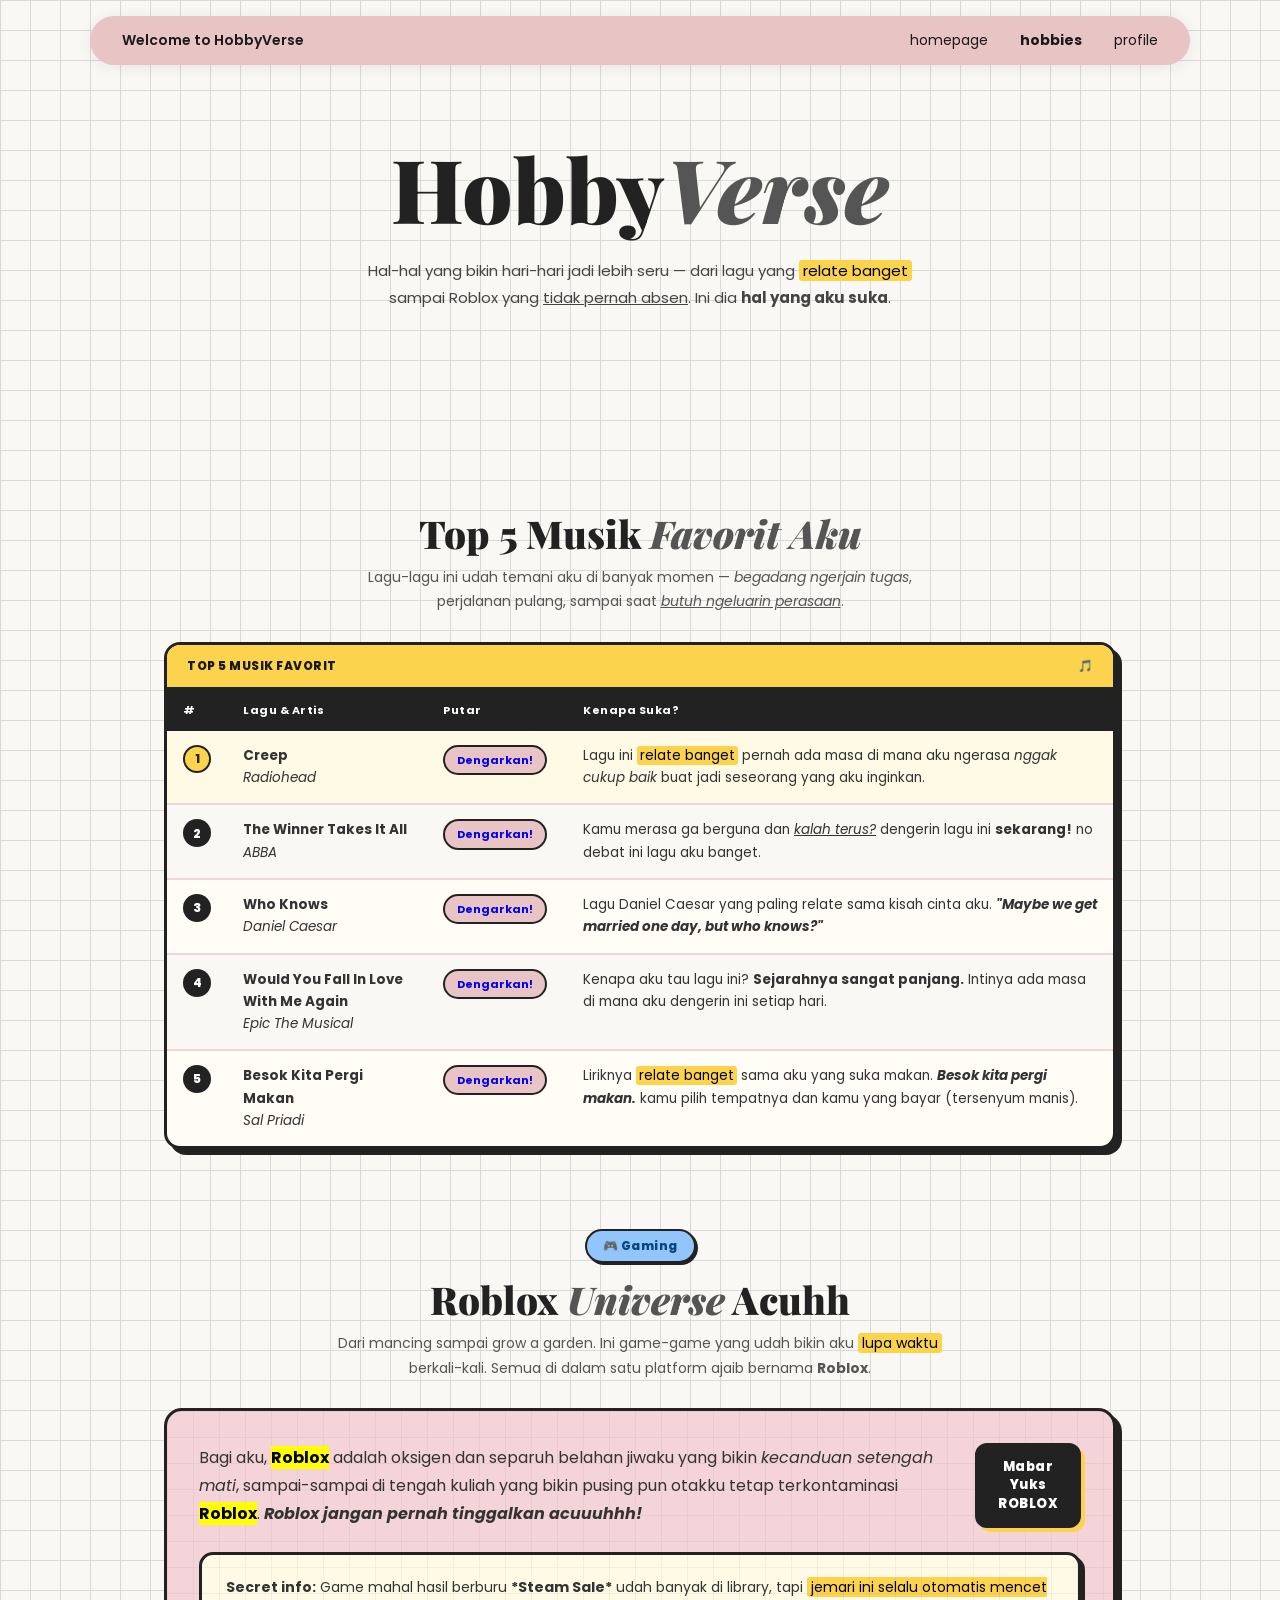
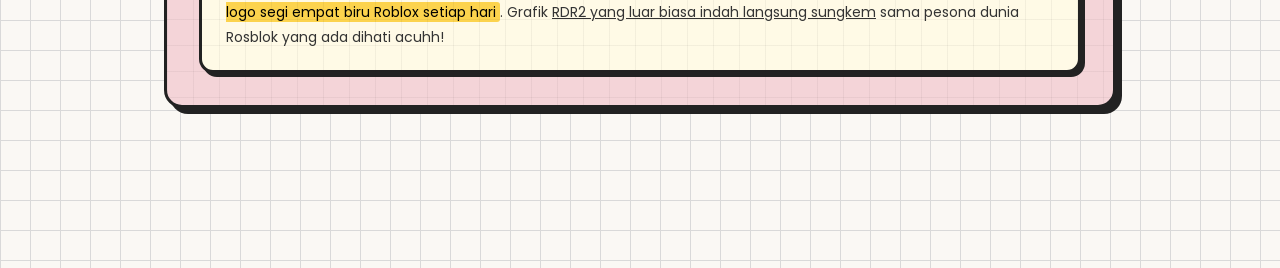
==== hobbies.html @ 333cfd39 "commit uts web" ====
<!DOCTYPE html>
<html lang="id">
<head>
    <meta charset="UTF-8" />
    <meta name="viewport" content="width=device-width, initial-scale=1.0" />
    <title>Hobbies – HobbyVerse</title>
    <link rel="stylesheet" href="style.css" />
</head>
<body>

<header>
    <nav>
        <span class="brand">Welcome to HobbyVerse</span>
        <div class="links">
            <a href="homepage.html">homepage</a>
            <a href="hobbies.html" class="active">hobbies</a>
            <a href="profile.html">profile</a>
        </div>
    </nav>
</header>

<main class="hobbies-page">

    <section class="hb-hero-inner">
        <div class="hb-hero-title">
            <h1>Hobby<em>Verse</em></h1>
            <p class="hb-hero-desc">
                Hal-hal yang bikin hari-hari jadi lebih seru — dari lagu yang <mark>relate banget</mark>
                sampai Roblox yang <u>tidak pernah absen</u>. Ini dia <strong>hal yang aku suka</strong>.
            </p>
        </div>
    </section>

    <!-- MUSIK -->
    <section class="hb-section" id="musik">
        <div class="hb-section-label">
            <h2 class="hb-section-title">Top 5 Musik <em>Favorit Aku</em></h2>
            <p class="hb-section-sub">
                Lagu-lagu ini udah temani aku di banyak momen — <em>begadang ngerjain tugas</em>,
                perjalanan pulang, sampai saat <i><u>butuh ngeluarin perasaan</u></i>.
            </p>
        </div>

        <div class="hb-card">
            <div class="hb-card-header yellow">
                <span>TOP 5 MUSIK FAVORIT</span>
                <span>🎵</span>
            </div>
            <div class="hb-table-wrap">
                <table class="hb-table">
                    <thead>
                        <tr>
                            <th class="col-rank">#</th>
                            <th class="col-song">Lagu &amp; Artis</th>
                            <th class="col-genre">Putar</th>
                            <th>Kenapa Suka?</th>
                        </tr>
                    </thead>
                    <tbody>
                        <tr class="row-gold">
                            <td><span class="rank rank-gold">1</span></td>
                            <td><strong>Creep</strong><br><em>Radiohead</em></td>
                            <td><a href="https://youtu.be/XFkzRNyygfk?si=NBBG_Bxpb6eOQ5gJ" target="_blank"><span class="genre-pill">Dengarkan!</span></a></td>
                            <td>Lagu ini <mark>relate banget</mark> pernah ada masa di mana aku ngerasa <em>nggak cukup baik</em> buat jadi seseorang yang aku inginkan.</td>
                        </tr>
                        <tr>
                            <td><span class="rank">2</span></td>
                            <td><strong>The Winner Takes It All</strong><br><em>ABBA</em></td>
                            <td><a href="https://youtu.be/92cwKCU8Z5c?si=Wqiy_tHNhvm-0K00" target="_blank"><span class="genre-pill">Dengarkan!</span></a></td>
                            <td>Kamu merasa ga berguna dan <i><u>kalah terus?</u></i> dengerin lagu ini <b>sekarang!</b> no debat ini lagu aku banget.</td>
                        </tr>
                        <tr>
                            <td><span class="rank">3</span></td>
                            <td><strong>Who Knows</strong><br><em>Daniel Caesar</em></td>
                            <td><a href="https://youtu.be/glscfhJyZHo?si=UpuKACqriJxkjG9X" target="_blank"><span class="genre-pill">Dengarkan!</span></a></td>
                            <td>Lagu Daniel Caesar yang paling relate sama kisah cinta aku. <b><i>"Maybe we get married one day, but who knows?"</i></b></td>
                        </tr>
                        <tr>
                            <td><span class="rank">4</span></td>
                            <td><strong>Would You Fall In Love With Me Again</strong><br><em>Epic The Musical</em></td>
                            <td><a href="https://open.spotify.com/track/3iYeXCdD3d0zlex2v0CpVt" target="_blank"><span class="genre-pill">Dengarkan!</span></a></td>
                            <td>Kenapa aku tau lagu ini? <strong>Sejarahnya sangat panjang.</strong> Intinya ada masa di mana aku dengerin ini setiap hari.</td>
                        </tr>
                        <tr>
                            <td><span class="rank">5</span></td>
                            <td><strong>Besok Kita Pergi Makan</strong><br><em>Sal Priadi</em></td>
                            <td><a href="https://youtu.be/jYIcxdDuGMk?si=obgviyUFpMDv2oRN" target="_blank"><span class="genre-pill">Dengarkan!</span></a></td>
                            <td>Liriknya <mark>relate banget</mark> sama aku yang suka makan. <b><i>Besok kita pergi makan.</i></b> kamu pilih tempatnya dan kamu yang bayar (tersenyum manis).</td>
                        </tr>
                    </tbody>
                </table>
            </div>
        </div>
    </section>

    <!-- GAMING / ROBLOX -->
    <section class="rb-section" id="gaming">
        <div class="rb-section-label">
            <span class="rb-eyebrow">🎮 Gaming</span>
            <h2 class="rb-section-title">Roblox <em>Universe</em> Acuhh</h2>
            <p class="rb-section-sub">
                Dari mancing sampai grow a garden. Ini game-game yang udah bikin aku
                <mark>lupa waktu</mark> berkali-kali. Semua di dalam satu platform ajaib bernama <strong>Roblox</strong>.
            </p>
        </div>

        <!-- Player profile card -->
        <div class="rb-banner">
                <div class="rb-banner-grid"></div>
                <div class="rb-banner-inner">
                    <div>
                        <p class="rb-banner-tagline">
                            Bagi aku, <b><mark>Roblox</mark></b> adalah oksigen dan separuh belahan jiwaku yang bikin <i>kecanduan setengah mati</i>, sampai-sampai di tengah kuliah yang bikin pusing pun otakku tetap terkontaminasi <b><mark>Roblox</mark></b>. <strong><i> Roblox jangan pernah tinggalkan acuuuhhh!</i></strong>
                        </p>
                    </div>
                    <a href="https://www.roblox.com/users/9221613594/profile" target="_blank" style="text-decoration: none;">
                        <div class="rb-logo-pill">Mabar Yuks<br>ROBLOX</div>
                    </a>
                </div>          
            <a href="https://www.youtube.com/watch?v=fHcpp5bjDsQ" target="_blank" style="text-decoration: none;">
                <div class="rb-funfact">
                    <strong>Secret info:</strong>
                    Game mahal hasil berburu <b>*Steam Sale*</b> udah banyak di library, tapi <mark>jemari ini selalu otomatis mencet logo segi empat biru Roblox setiap hari</mark>. Grafik <u>RDR2 yang luar biasa indah langsung sungkem</u> sama pesona dunia Rosblok yang ada dihati acuhh!
                </div>
            </a>
        </section>

    </main>

</body>
</html>
---- style.css ----
@import url('https://fonts.googleapis.com/css2?family=Playfair+Display:ital,wght@0,400;0,700;0,900;1,400&family=Poppins:wght@300;400;500;600;700;800&display=swap');

/* ==============================================
RESET & BASE
============================================== */
*, *::before, *::after {
margin: 0;
padding: 0;
box-sizing: border-box;
}

:root {
--pink:      #e8c4c4;
--pink-dark: #d4a0a0;
--ink:       #1a1a1a;
--ink-soft:  #555;
--card:      #fffdf6;
--radius:    999px;
--radius-md: 16px;
--radius-sm: 10px;
}

body {
font-family: 'Poppins', sans-serif;
background-color: #faf8f4;
background-image:
    linear-gradient(#d9d9d9 1px, transparent 1px),
    linear-gradient(90deg, #d9d9d9 1px, transparent 1px);
background-size: 30px 30px;
color: var(--ink);
min-height: 100vh;
}

/* ==============================================
NAVBAR 
============================================== */
header {
width: 100%;
position: fixed;
top: 0;
left: 0;
z-index: 1000;
padding: 16px 40px;
}

nav {
max-width: 1100px;
margin: 0 auto;
background: var(--pink);
border-radius: var(--radius);
padding: 14px 32px;
display: flex;
justify-content: space-between;
align-items: center;
box-shadow: 0 2px 16px rgba(0,0,0,0.08);
}

nav .brand {
font-size: 14px;
font-weight: 600;
color: var(--ink);
text-decoration: none;
}

nav .links {
display: flex;
gap: 32px;
list-style: none;
}

nav .links a {
text-decoration: none;
font-size: 14px;
color: var(--ink);
font-weight: 400;
transition: opacity .2s;
}

nav .links a:hover  { opacity: .5; }
nav .links a.active { font-weight: 700; }

/* ==============================================
HOMEPAGE — hero & btn
============================================== */
.hero {
padding-top: 120px;
min-height: 100vh;
display: flex;
justify-content: center;
align-items: center;
text-align: center;
}

.hero-content {
max-width: 900px;
padding: 20px;
display: flex;
flex-direction: column;
align-items: center;
}

.hero h1 {
font-family: 'Playfair Display', serif;
font-size: clamp(3.5rem, 8vw, 5.5rem);
line-height: 1.1;
color: #222;
font-weight: 900;
margin-bottom: 10px;
}

.hero h1 em {
font-style: italic;
color: var(--ink-soft);
}

.description {
max-width: 600px;
margin: 20px auto;
font-size: 1rem;
color: var(--ink-soft);
line-height: 1.8;
}

.btn {
display: inline-block;
padding: 14px 28px;
background: var(--pink);
color: #222;
text-decoration: none;
border: 2px solid #222;
border-radius: 30px;
font-weight: 600;
transition: transform 0.2s;
}

.btn:hover { transform: translateY(-3px); }

/* ==============================================
EXPLORE SECTION (homepage cards)
============================================== */
.explore-section {
position: relative;
max-width: 1100px;
margin: 40px auto 80px;
padding: 48px 36px 40px;
background: var(--pink);
border: 3px solid #222;
border-radius: 24px;
box-shadow: 8px 8px 0 #222;
overflow: hidden;
}

.explore-grid-bg {
position: absolute;
inset: 0;
background-image:
    linear-gradient(rgba(34,34,34,0.07) 1px, transparent 1px),
    linear-gradient(90deg, rgba(34,34,34,0.07) 1px, transparent 1px);
background-size: 28px 28px;
pointer-events: none;
}

.explore-heading-wrap {
position: relative;
z-index: 1;
text-align: center;
margin-bottom: 32px;
}

.explore-heading {
font-family: 'Playfair Display', serif;
font-size: clamp(1.6rem, 4vw, 2.4rem);
font-weight: 900;
color: #222;
line-height: 1.15;
margin-bottom: 10px;
}

.explore-heading em { font-style: italic; color: var(--ink-soft); }

.explore-sub {
font-size: 0.95rem;
color: var(--ink-soft);
max-width: 480px;
margin: 0 auto;
line-height: 1.7;
}

.explore-slider-wrap {
position: relative;
z-index: 1;
}

.explore-cards {
display: grid;
grid-template-columns: repeat(3, 1fr);
gap: 16px;
}

.explore-card {
background: var(--card);
border: 3px solid #222;
border-radius: var(--radius-md);
box-shadow: 5px 5px 0 #222;
overflow: hidden;
text-decoration: none;
color: #222;
display: flex;
flex-direction: column;
transition: transform .15s, box-shadow .15s;
}

.explore-card:hover {
transform: translate(-2px, -2px);
box-shadow: 7px 7px 0 #222;
}

.explore-card-img {
width: 100%;
height: 120px;
border-bottom: 3px solid #222;
display: flex;
align-items: center;
justify-content: center;
position: relative;
}

.explore-card-emoji { font-size: 2.5rem; }

.explore-card-badge {
position: absolute;
top: 10px; left: 10px;
background: #222; color: #fff;
font-size: 9px; font-weight: 700;
letter-spacing: .5px;
padding: 3px 9px;
border-radius: 20px;
}

.explore-card-body {
padding: 14px;
display: flex;
flex-direction: column;
gap: 6px;
flex: 1;
}

.explore-tag {
display: inline-block;
background: var(--pink);
border: 2px solid #222;
border-radius: 20px;
padding: 2px 10px;
font-size: 10px;
font-weight: 700;
width: fit-content;
}

.explore-card-title {
font-family: 'Playfair Display', serif;
font-size: 0.95rem;
font-weight: 700;
line-height: 1.3;
margin: 0;
}

.explore-card-desc {
font-size: 0.8rem;
color: var(--ink-soft);
line-height: 1.55;
margin: 0;
}

/* ==============================================
PROFILE PAGE
============================================== */
.page {
max-width: 900px;
margin: 0 auto;
padding: 120px 24px 80px;
}

.hero-profile {
display: grid;
grid-template-columns: 1fr auto;
gap: 32px;
align-items: start;
margin-bottom: 40px;
}

.hero-text h1 {
font-family: 'Playfair Display', serif;
font-size: clamp(36px, 6vw, 60px);
line-height: 1.05;
margin-bottom: 14px;
font-weight: 900;
}

.hero-text h1 em { font-style: italic; color: var(--ink-soft); }

.hero-text p {
font-size: 14px;
line-height: 1.75;
color: var(--ink-soft);
max-width: 380px;
margin-bottom: 22px;
}

.pill-link {
display: inline-flex;
align-items: center;
gap: 8px;
background: var(--pink);
border: 2px solid #222;
border-radius: var(--radius);
padding: 10px 20px;
font-size: 13px;
font-weight: 600;
color: var(--ink);
text-decoration: none;
box-shadow: 3px 3px 0 #222;
transition: transform .15s, box-shadow .15s;
}

.pill-link:hover {
transform: translate(-2px, -2px);
box-shadow: 5px 5px 0 #222;
}

.hero-photo { position: relative; width: 200px; flex-shrink: 0; }

.photo-frame {
width: 200px; height: 240px;
border-radius: var(--radius-md);
background: var(--pink);
border: 3px solid #222;
box-shadow: 6px 6px 0 #222;
overflow: hidden;
display: flex; align-items: center; justify-content: center;
}

.photo-frame img { width: 100%; height: 100%; object-fit: cover; }
.photo-frame svg { opacity: .3; }

.badge {
position: absolute;
border-radius: var(--radius);
padding: 6px 14px;
font-size: 11px;
font-weight: 700;
white-space: nowrap;
border: 2px solid #222;
box-shadow: 2px 2px 0 rgba(0,0,0,.2);
}

.badge-top { top: -14px; right: -14px; background: #fcd34d; color: #222; }

.contact-strip {
background: var(--ink);
color: #fff;
border-radius: var(--radius-md);
border: 3px solid var(--ink);
padding: 18px 26px;
display: flex;
gap: 24px;
flex-wrap: wrap;
align-items: center;
margin-bottom: 32px;
font-size: 13px;
}

.contact-strip strong {
font-family: 'Playfair Display', serif;
font-size: 17px;
}

.contact-item {
display: flex;
align-items: center;
gap: 8px;
color: rgba(255,255,255,.75);
}

.two-col {
display: grid;
grid-template-columns: 1fr 1fr;
gap: 20px;
margin-bottom: 20px;
}

.one-col { margin-bottom: 20px; }

.card {
background: var(--card);
border: 3px solid #222;
border-radius: var(--radius-md);
box-shadow: 6px 6px 0 #222;
overflow: hidden;
padding: 24px;
}

.card h2 {
font-family: 'Playfair Display', serif;
font-size: 20px;
font-weight: 800;
margin-bottom: 18px;
}

.timeline { list-style: none; display: flex; flex-direction: column; gap: 14px; }
.timeline li { display: flex; gap: 12px; align-items: flex-start; }

.dot {
width: 8px; height: 8px;
background: var(--pink-dark);
border-radius: 50%;
margin-top: 4px;
flex-shrink: 0;
}

.tl-year  { font-size: 11px; font-weight: 700; color: var(--ink-soft); min-width: 80px; }
.tl-title { font-size: 13px; font-weight: 700; }
.tl-sub   { font-size: 12px; color: var(--ink-soft); margin-top: 2px; }

.skills-group + .skills-group { margin-top: 16px; }

.skills-label {
font-size: 10px;
font-weight: 700;
color: var(--ink-soft);
text-transform: uppercase;
letter-spacing: .08em;
margin-bottom: 8px;
}

.tags { display: flex; flex-wrap: wrap; gap: 8px; }

.tag {
background: var(--pink);
border: 2px solid #222;
border-radius: var(--radius);
padding: 5px 13px;
font-size: 12px;
font-weight: 600;
}

.tag.dark { background: var(--ink); color: #fff; }

.hobby-grid {
display: grid;
grid-template-columns: repeat(3, 1fr);
gap: 10px;
}

.hobby-item {
background: #faf8f4;
border: 2px solid #222;
border-radius: var(--radius-sm);
padding: 14px 8px;
text-align: center;
font-size: 12px;
font-weight: 600;
box-shadow: 3px 3px 0 #222;
}

.hobby-icon { font-size: 20px; margin-bottom: 5px; }

/* ==============================================
HOBBIES PAGE — hero
============================================== */
.hobbies-page {
max-width: 1000px;
margin: 0 auto;
padding: 140px 24px 80px;
}

.hb-hero-inner {
text-align: center;
margin-bottom: 200px;
}

.hb-hero-title h1 {
font-family: 'Playfair Display', serif;
font-size: clamp(3rem, 7vw, 5.5rem);
font-weight: 900;
color: #222;
line-height: 1.1;
margin-bottom: 20px;
}

.hb-hero-title em { font-style: italic; color: var(--ink-soft); }

.hb-hero-desc {
font-size: 15px;
color: #444;
line-height: 1.8;
max-width: 580px;
margin: 0 auto;
}

.hb-hero-desc mark {
background: #fcd34d;
padding: 0 4px;
border-radius: 3px;
}

/* ==============================================
HOBBIES PAGE — section labels
============================================== */
.hb-section, .rb-section { margin-bottom: 80px; }

.hb-section-label, .rb-section-label {
text-align: center;
margin-bottom: 28px;
}

.hb-section-title, .rb-section-title {
font-family: 'Playfair Display', serif;
font-size: clamp(1.8rem, 4vw, 2.4rem);
font-weight: 900;
color: #222;
margin-bottom: 10px;
line-height: 1.15;
}

.hb-section-title em, .rb-section-title em { font-style: italic; color: var(--ink-soft); }

.hb-section-sub, .rb-section-sub {
font-size: 14px;
color: var(--ink-soft);
line-height: 1.75;
max-width: 620px;
margin: 0 auto;
}

.rb-section-sub mark { background: #fcd34d; padding: 0 4px; border-radius: 3px; }

/* ==============================================
MUSIK TABLE CARD
============================================== */
.hb-card {
background: var(--card);
border: 3px solid #222;
border-radius: var(--radius-md);
box-shadow: 6px 6px 0 #222;
overflow: hidden;
}

.hb-card-header {
border-bottom: 3px solid #222;
padding: 12px 20px;
display: flex;
justify-content: space-between;
align-items: center;
font-weight: 800;
font-size: 12px;
letter-spacing: .5px;
}

.hb-card-header.yellow { background: #fcd34d; }

.hb-table-wrap { overflow-x: auto; }

.hb-table {
width: 100%;
border-collapse: collapse;
font-size: 13.5px;
min-width: 560px;
}

.hb-table th {
background: #222;
color: #fff;
padding: 12px 16px;
text-align: left;
font-weight: 700;
font-size: 11px;
letter-spacing: .5px;
white-space: nowrap;
}

.hb-table td {
padding: 14px 16px;
border-bottom: 2px solid #f4d4d8;
vertical-align: top;
line-height: 1.65;
color: #333;
}

.hb-table tr:last-child td { border-bottom: none; }
.hb-table tr.row-gold td   { background: #fffae6; }
.hb-table tr:not(.row-gold):nth-child(even) td { background: #faf8f4; }
.hb-table td mark { background: #fcd34d; padding: 0 3px; border-radius: 3px; }

.col-rank  { width: 52px; text-align: center; }
.col-song  { width: 200px; }
.col-genre { width: 140px; text-align: center; }

.rank {
display: inline-flex;
align-items: center;
justify-content: center;
width: 28px; height: 28px;
border-radius: 50%;
background: #222; color: #fff;
font-weight: 800; font-size: 12px;
}

.rank-gold {
background: #fcd34d;
color: #222;
border: 2px solid #222;
}

.genre-pill {
display: inline-block;
background: var(--pink);
border: 2px solid #222;
border-radius: 999px;
padding: 4px 12px;
font-size: 11px;
font-weight: 700;
white-space: nowrap;
cursor: pointer;
}

/* ==============================================
ROBLOX SECTION
============================================== */
.rb-eyebrow {
    display: inline-block;
    font-size: 12px;
    font-weight: 800;
    letter-spacing: .5px;
    border: 2px solid #222;
    border-radius: 999px;
    padding: 6px 16px;
    margin-bottom: 14px;
    background: #93c5fd;
    color: #0c447c;
    box-shadow: 2px 2px 0 #222;
}

.rb-banner {
    background: #f4d4d8;
    border: 3px solid #222;
    border-radius: 18px;
    box-shadow: 6px 6px 0 #222;
    padding: 32px;
    margin-bottom: 24px;
    position: relative;
    overflow: hidden;
}

.rb-banner-grid {
    position: absolute;
    inset: 0;
    background-image:
        linear-gradient(rgba(34,34,34,.05) 1px, transparent 1px),
        linear-gradient(90deg, rgba(34,34,34,.05) 1px, transparent 1px);
    background-size: 26px 26px;
    pointer-events: none;
}

.rb-banner-inner {
    position: relative;
    display: flex;
    justify-content: space-between;
    align-items: center;
    gap: 16px;
    margin-bottom: 24px;
}

.rb-banner-tagline {
    font-size: 16px;
    color: #333;
    line-height: 1.75;
    max-width: px;
}

.rb-logo-pill {
    background: #222;
    color: #fff;
    border: 3px solid #222;
    border-radius: 12px;
    padding: 12px 20px;
    font-weight: 800;
    font-size: 13px;
    letter-spacing: .5px;
    text-align: center;
    line-height: 1.4;
    flex-shrink: 0;
    box-shadow: 4px 4px 0 #fcd34d;
}

/* ── FUN FACT ── */
.rb-funfact {
    background: #fffae6;
    border: 3px solid #222;
    border-radius: 14px;
    box-shadow: 4px 4px 0 #222;
    padding: 20px 24px;
    font-size: 14px;
    color: #333;
    line-height: 1.8;
}

.rb-funfact mark {
    background: #fcd34d;
    padding: 0 4px;
    border-radius: 3px;

/* ==============================================
RESPONSIVE
============================================== */
@media (max-width: 768px) {
header { padding: 10px 16px; }

nav { padding: 12px 20px; }

nav .links { gap: 18px; }

.hero h1 { font-size: 3rem; }

.hero-profile { grid-template-columns: 1fr; }
.hero-photo   { display: none; }

.two-col      { grid-template-columns: 1fr; }
.hobby-grid   { grid-template-columns: repeat(2, 1fr); }

.explore-cards { grid-template-columns: 1fr; }

.rb-profile-card { flex-direction: column; align-items: flex-start; }
.rb-games-grid   { grid-template-columns: 1fr; }

.col-genre { display: none; }
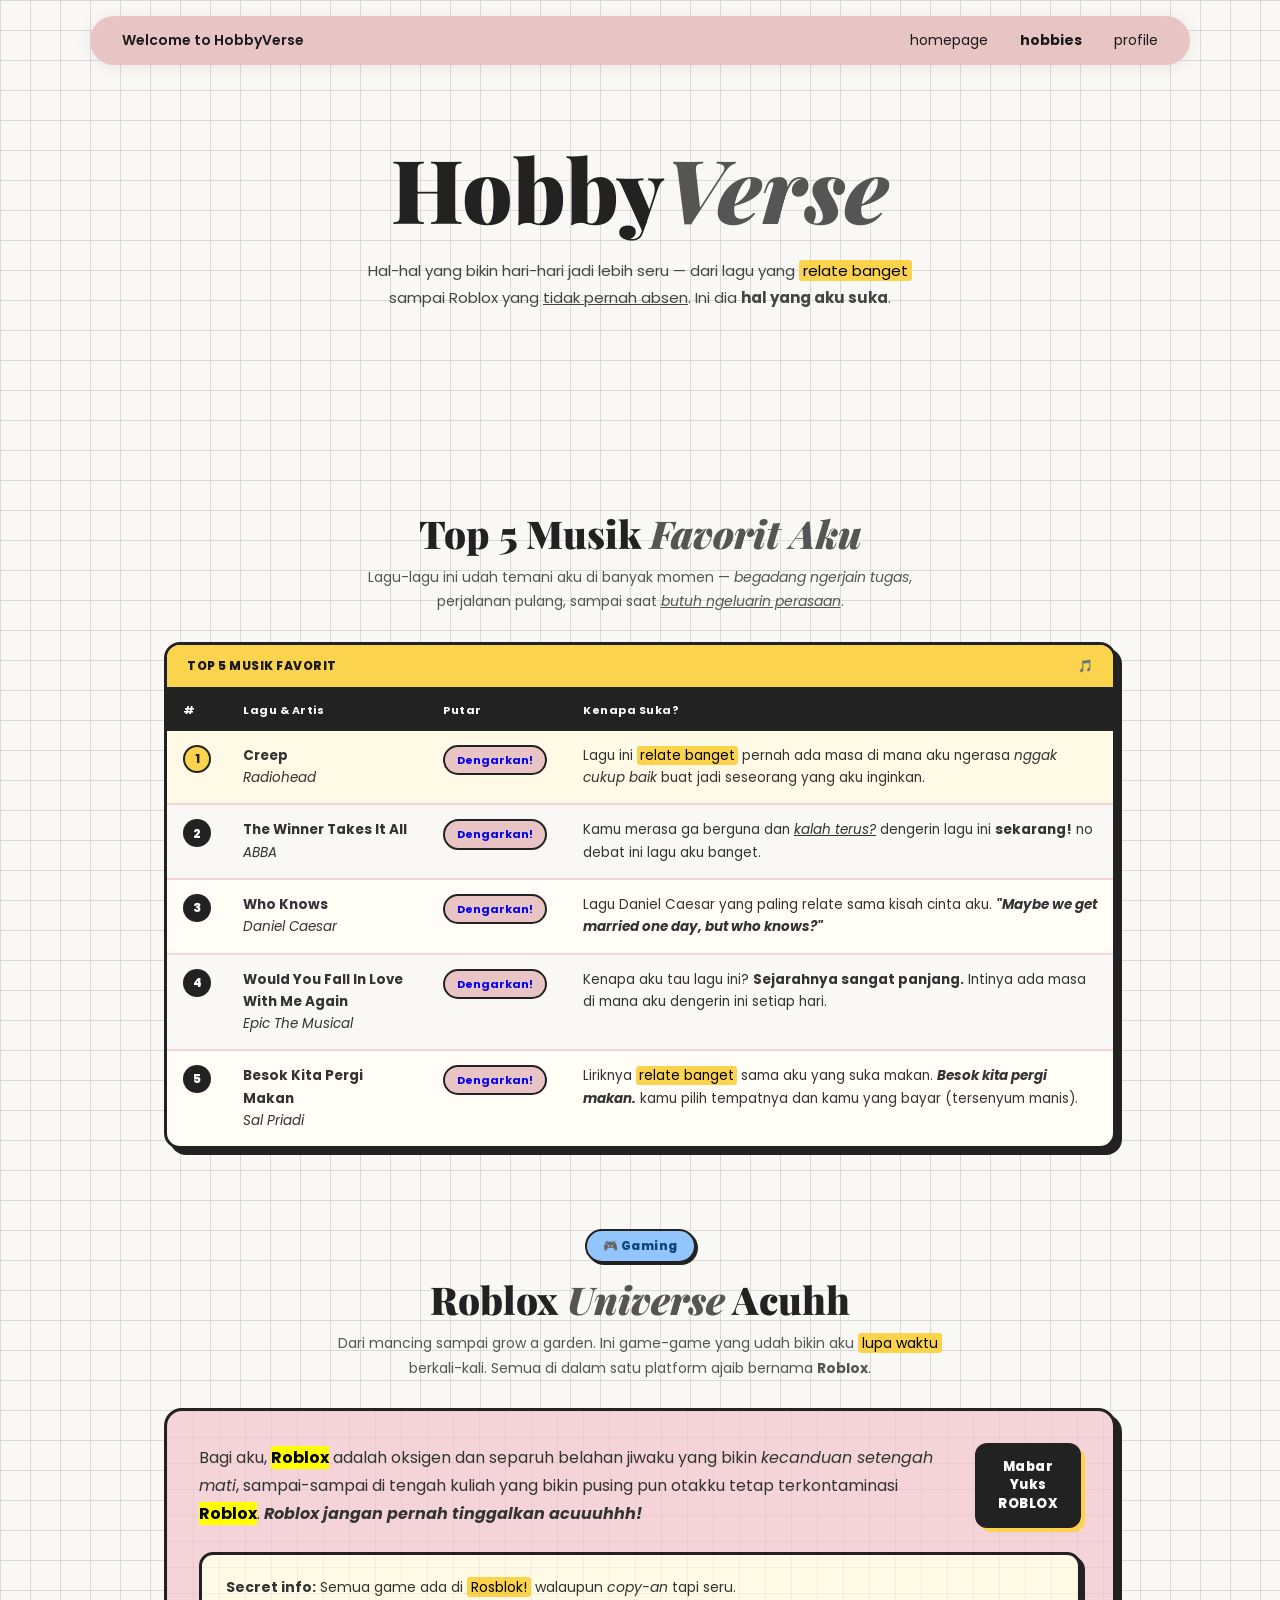
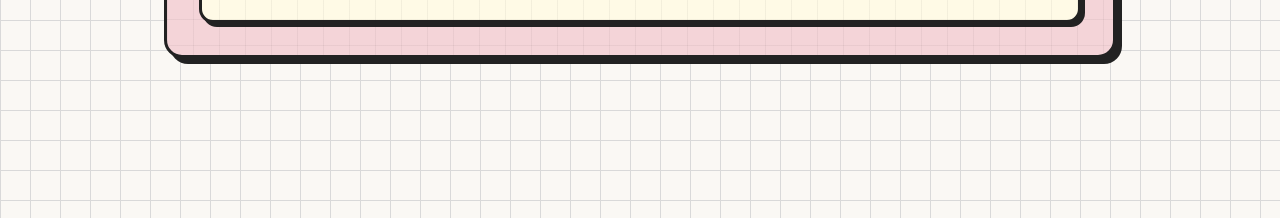
==== commit 22c3a7d2: "revisi hobi" ====
--- a/hobbies.html
+++ b/hobbies.html
@@ -120,7 +120,7 @@
             <a href="https://www.youtube.com/watch?v=fHcpp5bjDsQ" target="_blank" style="text-decoration: none;">
                 <div class="rb-funfact">
                     <strong>Secret info:</strong>
-                    Game mahal hasil berburu <b>*Steam Sale*</b> udah banyak di library, tapi <mark>jemari ini selalu otomatis mencet logo segi empat biru Roblox setiap hari</mark>. Grafik <u>RDR2 yang luar biasa indah langsung sungkem</u> sama pesona dunia Rosblok yang ada dihati acuhh!
+                    Semua game ada di <mark>Rosblok!</mark> walaupun <i>copy-an</i> tapi seru.
                 </div>
             </a>
         </section>
--- a/style.css
+++ b/style.css
@@ -732,4 +732,4 @@
 .rb-profile-card { flex-direction: column; align-items: flex-start; }
 .rb-games-grid   { grid-template-columns: 1fr; }
 
-.col-genre { display: none; }+.col-genre { display: none; }
